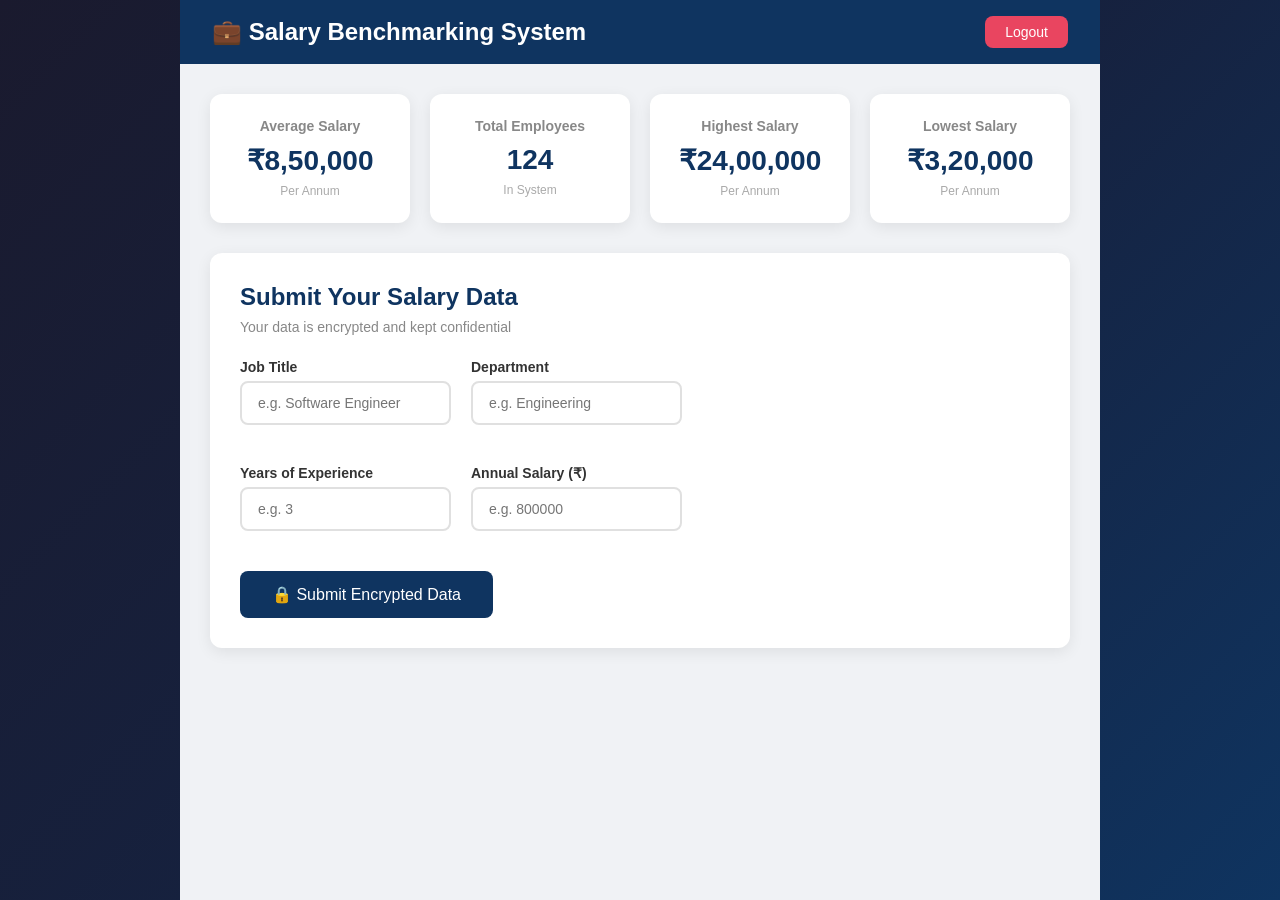
==== frontend/dashboard.html @ 99137141 "Add frontend files" ====
<!DOCTYPE html>
<html lang="en">
<head>
    <meta charset="UTF-8">
    <meta name="viewport" content="width=device-width, initial-scale=1.0">
    <title>Salary Benchmarking - Dashboard</title>
    <link rel="stylesheet" href="style.css">
</head>
<body>
    <div class="dashboard">

        <!-- Navbar -->
        <nav class="navbar">
            <h2>💼 Salary Benchmarking System</h2>
            <button class="logout-btn" onclick="window.location.href='index.html'">Logout</button>
        </nav>

        <!-- Stats Cards -->
        <div class="stats-container">
            <div class="stat-card">
                <h3>Average Salary</h3>
                <p class="stat-number">₹8,50,000</p>
                <span class="stat-label">Per Annum</span>
            </div>
            <div class="stat-card">
                <h3>Total Employees</h3>
                <p class="stat-number">124</p>
                <span class="stat-label">In System</span>
            </div>
            <div class="stat-card">
                <h3>Highest Salary</h3>
                <p class="stat-number">₹24,00,000</p>
                <span class="stat-label">Per Annum</span>
            </div>
            <div class="stat-card">
                <h3>Lowest Salary</h3>
                <p class="stat-number">₹3,20,000</p>
                <span class="stat-label">Per Annum</span>
            </div>
        </div>

        <!-- Salary Input Form -->
        <div class="form-section">
            <h2>Submit Your Salary Data</h2>
            <p>Your data is encrypted and kept confidential</p>
            <form id="salaryForm">
                <div class="form-row">
                    <div class="input-group">
                        <label>Job Title</label>
                        <input type="text" placeholder="e.g. Software Engineer">
                    </div>
                    <div class="input-group">
                        <label>Department</label>
                        <input type="text" placeholder="e.g. Engineering">
                    </div>
                </div>
                <div class="form-row">
                    <div class="input-group">
                        <label>Years of Experience</label>
                        <input type="number" placeholder="e.g. 3">
                    </div>
                    <div class="input-group">
                        <label>Annual Salary (₹)</label>
                        <input type="number" placeholder="e.g. 800000">
                    </div>
                </div>
                <button type="submit" class="submit-btn">🔒 Submit Encrypted Data</button>
            </form>
        </div>

    </div>
    <script src="script.js"></script>
</body>
</html>
---- frontend/style.css ----
* {
    margin: 0;
    padding: 0;
    box-sizing: border-box;
    font-family: 'Segoe UI', Tahoma, Geneva, Verdana, sans-serif;
}

body {
    background: linear-gradient(135deg, #1a1a2e, #16213e, #0f3460);
    min-height: 100vh;
    display: flex;
    justify-content: center;
    align-items: center;
}

.login-container {
    width: 100%;
    display: flex;
    justify-content: center;
    align-items: center;
}

.login-box {
    background: white;
    padding: 40px;
    border-radius: 16px;
    width: 400px;
    box-shadow: 0 20px 60px rgba(0,0,0,0.3);
    text-align: center;
}

h1 {
    color: #0f3460;
    font-size: 24px;
    margin-bottom: 8px;
}

.subtitle {
    color: #888;
    font-size: 14px;
    margin-bottom: 30px;
}

.input-group {
    text-align: left;
    margin-bottom: 20px;
}

.input-group label {
    display: block;
    color: #333;
    font-size: 14px;
    font-weight: 600;
    margin-bottom: 6px;
}

.input-group input {
    width: 100%;
    padding: 12px 16px;
    border: 2px solid #e0e0e0;
    border-radius: 8px;
    font-size: 14px;
    outline: none;
    transition: border 0.3s;
}

.input-group input:focus {
    border-color: #0f3460;
}

.login-btn {
    width: 100%;
    padding: 14px;
    background: #0f3460;
    color: white;
    border: none;
    border-radius: 8px;
    font-size: 16px;
    font-weight: 600;
    cursor: pointer;
    margin-top: 10px;
    transition: background 0.3s;
}

.login-btn:hover {
    background: #e94560;
}

.footer-text {
    margin-top: 20px;
    color: #888;
    font-size: 12px;
}
/* Dashboard Styles */
.dashboard {
    min-height: 100vh;
    background: #f0f2f5;
}

.navbar {
    background: #0f3460;
    color: white;
    padding: 16px 32px;
    display: flex;
    justify-content: space-between;
    align-items: center;
}

.logout-btn {
    background: #e94560;
    color: white;
    border: none;
    padding: 8px 20px;
    border-radius: 8px;
    cursor: pointer;
    font-size: 14px;
}

.stats-container {
    display: flex;
    gap: 20px;
    padding: 30px;
    flex-wrap: nowrap;
}

.stat-card {
    background: white;
    padding: 24px;
    border-radius: 12px;
    flex: 1;
    min-width: 200px;
    box-shadow: 0 4px 15px rgba(0,0,0,0.08);
    text-align: center;
}

.stat-card h3 {
    color: #888;
    font-size: 14px;
    margin-bottom: 10px;
}

.stat-number {
    color: #0f3460;
    font-size: 28px;
    font-weight: 700;
    margin-bottom: 4px;
}

.stat-label {
    color: #aaa;
    font-size: 12px;
}

.form-section {
    background: white;
    margin: 0 30px 30px;
    padding: 30px;
    border-radius: 12px;
    box-shadow: 0 4px 15px rgba(0,0,0,0.08);
}

.form-section h2 {
    color: #0f3460;
    margin-bottom: 8px;
}

.form-section p {
    color: #888;
    font-size: 14px;
    margin-bottom: 24px;
}

.form-row {
    display: flex;
    gap: 20px;
    margin-bottom: 20px;
}

.submit-btn {
    background: #0f3460;
    color: white;
    border: none;
    padding: 14px 32px;
    border-radius: 8px;
    font-size: 16px;
    cursor: pointer;
    transition: background 0.3s;
}

.submit-btn:hover {
    background: #e94560;
}
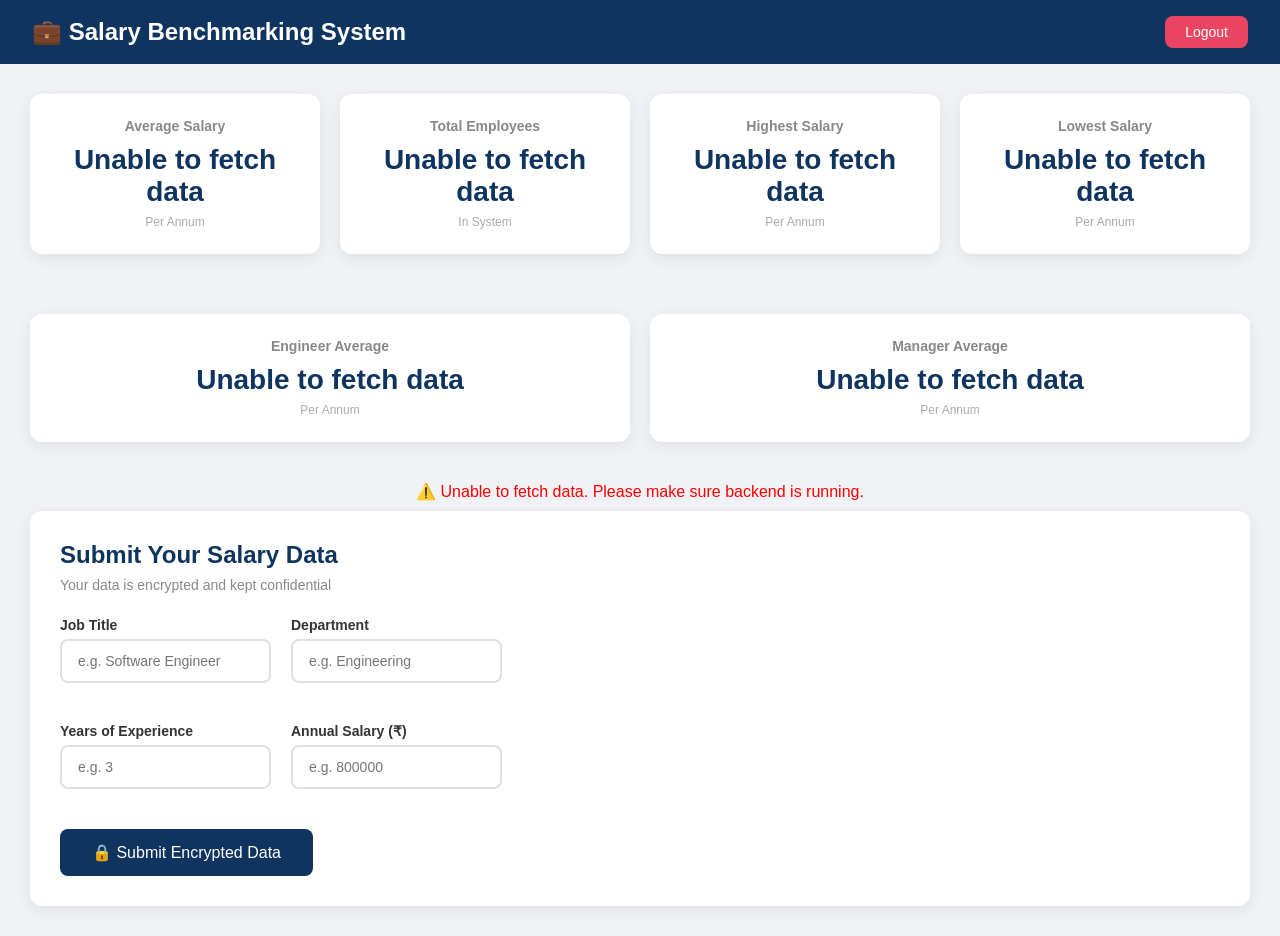
==== commit 5bc8d86f: "Connect frontend to backend API" ====
--- a/frontend/dashboard.html
+++ b/frontend/dashboard.html
@@ -19,24 +19,43 @@
         <div class="stats-container">
             <div class="stat-card">
                 <h3>Average Salary</h3>
-                <p class="stat-number">₹8,50,000</p>
+                <p class="stat-number" id="avgSalary">Loading...</p>
                 <span class="stat-label">Per Annum</span>
             </div>
             <div class="stat-card">
                 <h3>Total Employees</h3>
-                <p class="stat-number">124</p>
+                <p class="stat-number" id="totalEmployees">Loading...</p>
                 <span class="stat-label">In System</span>
             </div>
             <div class="stat-card">
                 <h3>Highest Salary</h3>
-                <p class="stat-number">₹24,00,000</p>
+                <p class="stat-number" id="highestSalary">Loading...</p>
                 <span class="stat-label">Per Annum</span>
             </div>
             <div class="stat-card">
                 <h3>Lowest Salary</h3>
-                <p class="stat-number">₹3,20,000</p>
+                <p class="stat-number" id="lowestSalary">Loading...</p>
                 <span class="stat-label">Per Annum</span>
             </div>
+        </div>
+
+        <!-- Role Based Stats -->
+        <div class="stats-container">
+            <div class="stat-card">
+                <h3>Engineer Average</h3>
+                <p class="stat-number" id="engineerAvg">Loading...</p>
+                <span class="stat-label">Per Annum</span>
+            </div>
+            <div class="stat-card">
+                <h3>Manager Average</h3>
+                <p class="stat-number" id="managerAvg">Loading...</p>
+                <span class="stat-label">Per Annum</span>
+            </div>
+        </div>
+
+        <!-- Error Message -->
+        <div id="errorMsg" style="display:none; text-align:center; color:red; padding: 10px;">
+            ⚠️ Unable to fetch data. Please make sure backend is running.
         </div>
 
         <!-- Salary Input Form -->
